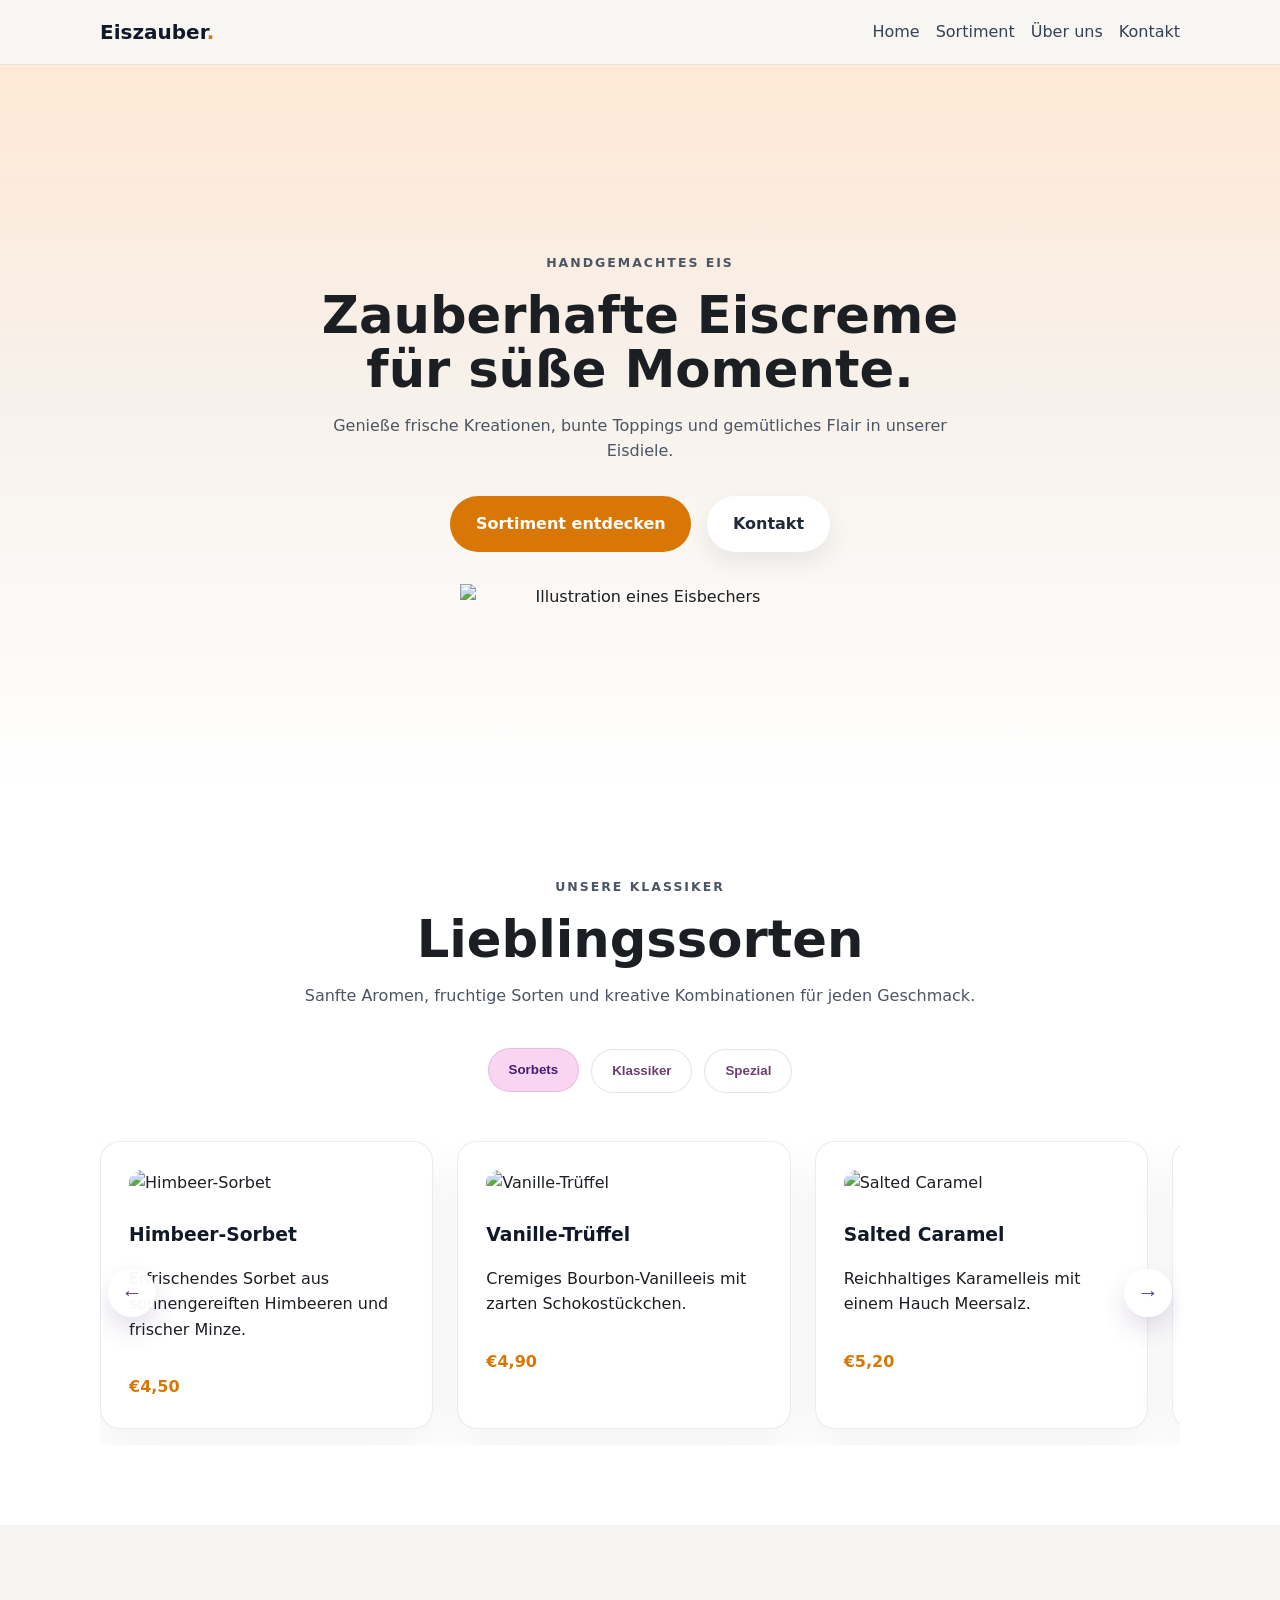
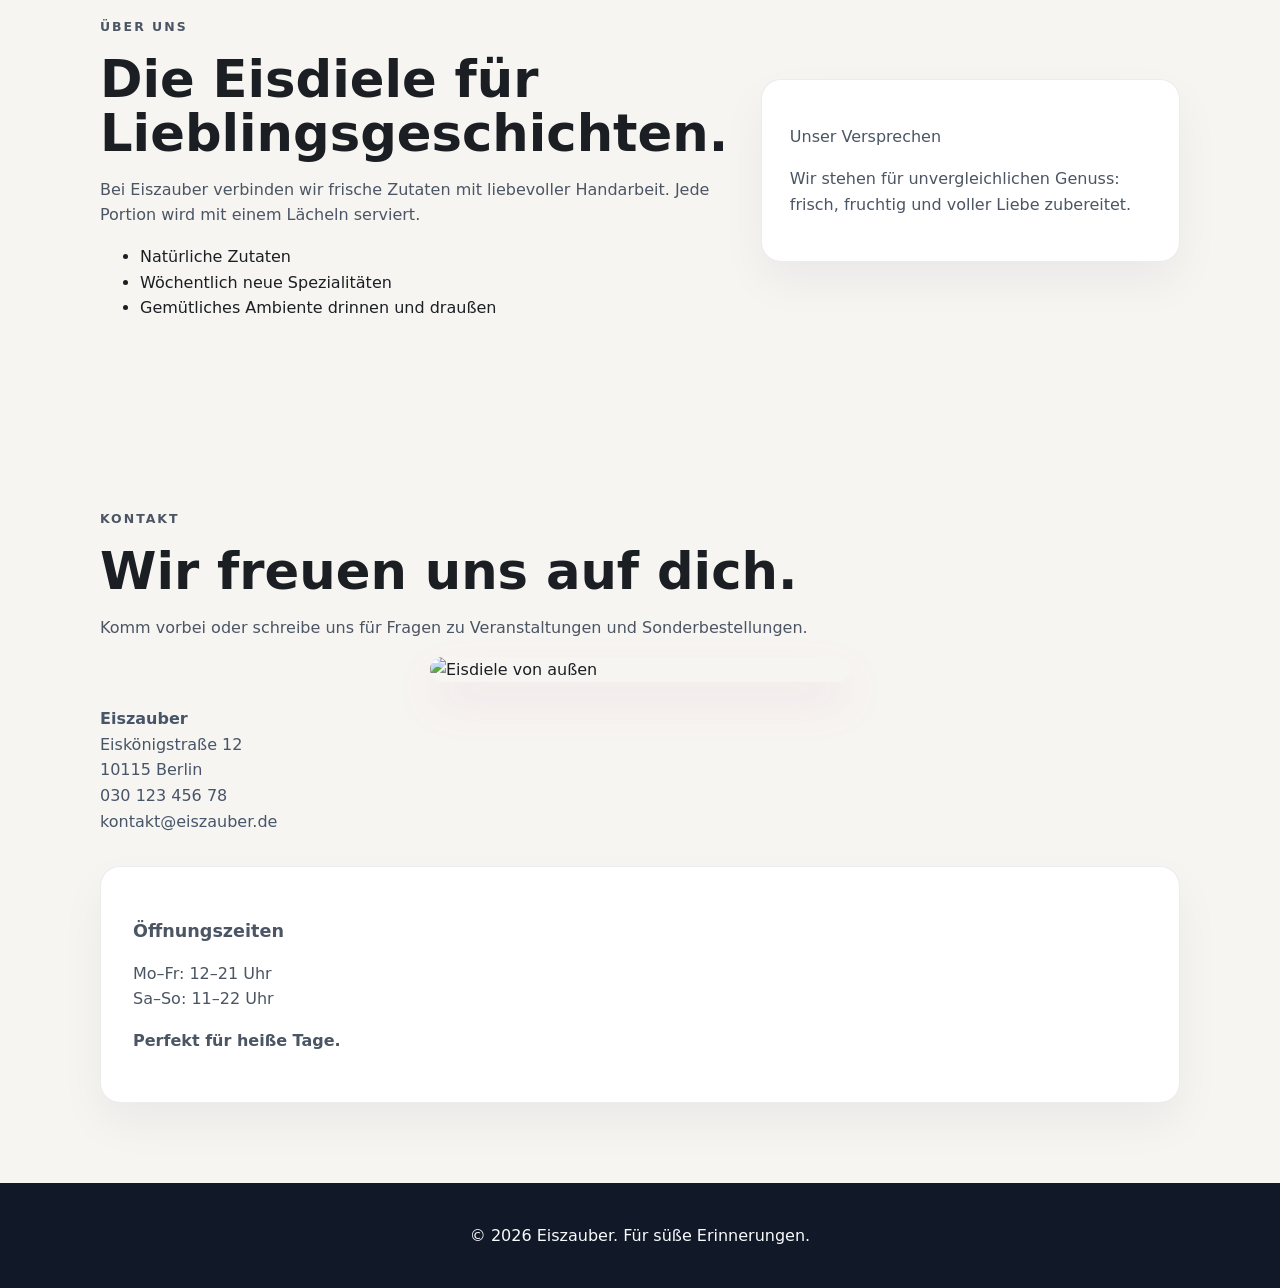
==== web/index.html @ b1963517 "Add files via upload" ====
<!DOCTYPE html>
<html lang="de">

<head>
    <meta charset="UTF-8" />
    <meta name="viewport" content="width=device-width, initial-scale=1.0" />
    <title>Eiszauber</title>
    <link rel="stylesheet" href="styles.css" />
</head>

<body>
    <header class="site-header">
        <div class="container header-inner">
            <a href="#home" class="brand">Eiszauber<span class="dot">.</span></a>
            <button class="nav-toggle" aria-label="Navigation öffnen">
                <span></span>
                <span></span>
                <span></span>
            </button>
            <nav class="site-nav">
                <a href="#home">Home</a>
                <a href="#menu">Sortiment</a>
                <a href="#about">Über uns</a>
                <a href="#contact">Kontakt</a>
            </nav>
        </div>
    </header>

    <main>
        <section id="home" class="hero-section">
            <div class="container hero-content">
                <p class="eyebrow">Handgemachtes Eis</p>
                <h1>Zauberhafte Eiscreme für süße Momente.</h1>
                <p>Genieße frische Kreationen, bunte Toppings und gemütliches Flair in unserer Eisdiele.</p>
                <div class="hero-actions">
                    <a href="#menu" class="btn btn-primary">Sortiment entdecken</a>
                    <a href="#contact" class="btn btn-secondary">Kontakt</a>
                </div>
                <div class="hero-visual">
                    <img src="images/hero-ice-cream.svg" alt="Illustration eines Eisbechers" />
                </div>
            </div>
        </section>

        <section id="menu" class="section bg-light">
            <div class="container">
                <div class="section-heading">
                    <p class="eyebrow">Unsere Klassiker</p>
                    <h2>Lieblingssorten</h2>
                    <p>Sanfte Aromen, fruchtige Sorten und kreative Kombinationen für jeden Geschmack.</p>
                    <div class="tab-group" role="tablist" aria-label="Eis-Sortiment Kategorien">
                        <button class="tab-btn active" data-category="sorbets" type="button">Sorbets</button>
                        <button class="tab-btn" data-category="klassiker" type="button">Klassiker</button>
                        <button class="tab-btn" data-category="specials" type="button">Spezial</button>
                    </div>
                </div>
                <div class="scroll-container">
                    <button class="scroll-btn scroll-btn-left" type="button" aria-label="Links scrollen">←</button>
                    <div class="card-grid scrollable" id="menuCards">
                        <article class="menu-card" data-category="sorbets">
                            <img class="menu-card-image" src="images/menu-ice-cup.svg" alt="Himbeer-Sorbet" />
                            <h3>Himbeer-Sorbet</h3>
                            <p>Erfrischendes Sorbet aus sonnengereiften Himbeeren und frischer Minze.</p>
                            <span>€4,50</span>
                        </article>
                        <article class="menu-card" data-category="klassiker">
                            <img class="menu-card-image" src="images/menu-ice-cup.svg" alt="Vanille-Trüffel" />
                            <h3>Vanille-Trüffel</h3>
                            <p>Cremiges Bourbon-Vanilleeis mit zarten Schokostückchen.</p>
                            <span>€4,90</span>
                        </article>
                        <article class="menu-card" data-category="specials">
                            <img class="menu-card-image" src="images/menu-ice-cup.svg" alt="Salted Caramel" />
                            <h3>Salted Caramel</h3>
                            <p>Reichhaltiges Karamelleis mit einem Hauch Meersalz.</p>
                            <span>€5,20</span>
                        </article>
                        <article class="menu-card" data-category="sorbets">
                            <img class="menu-card-image" src="images/menu-ice-cup.svg" alt="Zitrone-Maracuja" />
                            <h3>Zitrone-Maracuja</h3>
                            <p>Spritziges Sorbet mit sonniger Maracuja und frischer Zitrone.</p>
                            <span>€4,80</span>
                        </article>
                        <article class="menu-card" data-category="klassiker">
                            <img class="menu-card-image" src="images/menu-ice-cup.svg" alt="Schokolade Deluxe" />
                            <h3>Schokolade Deluxe</h3>
                            <p>Intensives Schokoladeneis mit Stücken dunkler Schokolade.</p>
                            <span>€5,00</span>
                        </article>
                        <article class="menu-card" data-category="specials">
                            <img class="menu-card-image" src="images/menu-ice-cup.svg" alt="Erdbeer-Crunch" />
                            <h3>Erdbeer-Crunch</h3>
                            <p>Fruchtiges Erdbeereis mit knusprigen Keksstückchen und Sahne.</p>
                            <span>€5,40</span>
                        </article>
                    </div>
                    <button class="scroll-btn scroll-btn-right" type="button" aria-label="Rechts scrollen">→</button>
                </div>
            </div>
        </section>

        <section id="about" class="section">
            <div class="container about-grid">
                <div>
                    <p class="eyebrow">Über uns</p>
                    <h2>Die Eisdiele für Lieblingsgeschichten.</h2>
                    <p>Bei Eiszauber verbinden wir frische Zutaten mit liebevoller Handarbeit. Jede Portion wird mit
                        einem Lächeln serviert.</p>
                    <ul>
                        <li>Natürliche Zutaten</li>
                        <li>Wöchentlich neue Spezialitäten</li>
                        <li>Gemütliches Ambiente drinnen und draußen</li>
                    </ul>
                </div>
                <div class="about-card">
                    <p class="about-card-title">Unser Versprechen</p>
                    <p>Wir stehen für unvergleichlichen Genuss: frisch, fruchtig und voller Liebe zubereitet.</p>
                </div>
            </div>
        </section>


        <section id="contact" class="section">
            <div class="container contact-grid">
                <div>
                    <p class="eyebrow">Kontakt</p>
                    <h2>Wir freuen uns auf dich.</h2>
                    <p>Komm vorbei oder schreibe uns für Fragen zu Veranstaltungen und Sonderbestellungen.</p>
                    <div class="contact-image-wrap">
                        <img class="contact-image" src="images/contact-shop.svg" alt="Eisdiele von außen" />
                    </div>
                    <address>
                        <strong>Eiszauber</strong><br />
                        Eiskönigstraße 12<br />
                        10115 Berlin<br />
                        <a href="tel:+493012345678">030 123 456 78</a><br />
                        <a href="mailto:kontakt@eiszauber.de">kontakt@eiszauber.de</a>
                    </address>
                </div>
                <div class="contact-card">
                    <p class="contact-card-title">Öffnungszeiten</p>
                    <p>Mo–Fr: 12–21 Uhr<br />Sa–So: 11–22 Uhr</p>
                    <p><strong>Perfekt für heiße Tage.</strong></p>
                </div>
            </div>
        </section>
    </main>

    <footer class="site-footer">
        <div class="container footer-inner">
            <p>© <span id="current-year"></span> Eiszauber. Für süße Erinnerungen.</p>
        </div>
    </footer>

    <script src="script.js"></script>
</body>

</html>
---- web/styles.css ----
:root {
    color-scheme: light;
    font-family: Inter, system-ui, -apple-system, BlinkMacSystemFont, "Segoe UI", sans-serif;
    line-height: 1.6;
    font-size: 16px;
    color: #1b1f23;
    background: #f7f5f2;
}

* {
    box-sizing: border-box;
}

body,
button,
input {
    margin: 0;
}

body {
    min-height: 100vh;
}

img {
    max-width: 100%;
    display: block;
}

.container {
    width: min(1080px, calc(100% - 2rem));
    margin: 0 auto;
}

.site-header {
    position: sticky;
    top: 0;
    z-index: 10;
    background: rgba(248, 246, 242, 0.96);
    backdrop-filter: blur(10px);
    border-bottom: 1px solid rgba(27, 31, 35, 0.08);
}

.header-inner {
    display: flex;
    align-items: center;
    justify-content: space-between;
    gap: 1rem;
    padding: 1rem 0;
}

.brand {
    font-size: 1.25rem;
    font-weight: 700;
    color: #111827;
    text-decoration: none;
}

.brand .dot {
    color: #d97706;
}

.site-nav {
    display: flex;
    flex-wrap: wrap;
    gap: 1rem;
}

.site-nav a {
    color: #374151;
    text-decoration: none;
    font-weight: 500;
}

.nav-toggle {
    display: none;
    border: 0;
    background: transparent;
    cursor: pointer;
    padding: 0.5rem;
}

.nav-toggle span {
    display: block;
    width: 1.75rem;
    height: 2px;
    background: #111827;
    margin: 4px 0;
}

.hero-section {
    min-height: 80vh;
    display: grid;
    place-items: center;
    text-align: center;
    background: linear-gradient(180deg, #ffe8d5 0%, #f7f1eb 45%, #ffffff 100%);
}

.hero-content {
    max-width: 680px;
}

.tab-group {
    display: inline-flex;
    flex-wrap: wrap;
    gap: 0.75rem;
    margin-top: 1.5rem;
}

.tab-btn {
    border: 1px solid rgba(109, 62, 111, 0.15);
    background: #ffffff;
    color: #6d3e6f;
    padding: 0.85rem 1.25rem;
    border-radius: 999px;
    cursor: pointer;
    font-weight: 700;
    transition: background-color 0.2s ease, color 0.2s ease, transform 0.2s ease;
}

.tab-btn:hover,
.tab-btn.active {
    background: #f9d5f2;
    color: #431f71;
    transform: translateY(-1px);
}

.scroll-container {
    position: relative;
    overflow: hidden;
}

.card-grid.scrollable {
    display: flex;
    overflow-x: auto;
    gap: 1.5rem;
    padding-bottom: 1rem;
    scroll-snap-type: x mandatory;
    scroll-behavior: smooth;
    padding-inline: 1rem;
}

.scroll-btn {
    position: absolute;
    top: 50%;
    transform: translateY(-50%);
    border: none;
    background: rgba(255, 255, 255, 0.96);
    color: #5b3b82;
    width: 3rem;
    height: 3rem;
    border-radius: 50%;
    box-shadow: 0 12px 24px rgba(91, 59, 130, 0.16);
    cursor: pointer;
    font-size: 1.35rem;
    display: inline-flex;
    align-items: center;
    justify-content: center;
    z-index: 2;
}

.scroll-btn:hover {
    background: #ffffff;
}

.scroll-btn-left {
    left: 0.5rem;
}

.scroll-btn-right {
    right: 0.5rem;
}

.card-grid.scrollable::-webkit-scrollbar {
    height: 0.75rem;
}

.card-grid.scrollable::-webkit-scrollbar-thumb {
    background: rgba(109, 62, 111, 0.25);
    border-radius: 999px;
}

.menu-card {
    flex: 0 0 calc((100% - 3rem) / 3);
    max-width: calc((100% - 3rem) / 3);
    scroll-snap-align: start;
}

@media (max-width: 980px) {
    .menu-card {
        flex: 0 0 calc((100% - 1.5rem) / 2);
        max-width: calc((100% - 1.5rem) / 2);
    }
}

@media (max-width: 640px) {
    .menu-card {
        flex: 0 0 100%;
        max-width: 100%;
    }
}

.hero-visual {
    margin-top: 2rem;
    display: flex;
    justify-content: center;
}

.hero-visual img {
    width: min(100%, 360px);
    display: block;
}

.eyebrow {
    text-transform: uppercase;
    letter-spacing: 0.16em;
    font-size: 0.78rem;
    font-weight: 700;
    color: #bb8b49;
    margin-bottom: 1rem;
}

.hero-section h1,
.section-heading h2,
.about-grid h2,
.reservation-info h2,
.contact-grid h2 {
    font-size: clamp(2rem, 4vw, 3.5rem);
    margin: 0;
    line-height: 1.05;
}

.hero-section p,
.section-heading p,
.about-grid p,
.contact-grid p,
.about-card p {
    color: #4b5563;
}

.hero-actions {
    display: flex;
    flex-wrap: wrap;
    justify-content: center;
    gap: 1rem;
    margin-top: 2rem;
}

.btn {
    display: inline-flex;
    align-items: center;
    justify-content: center;
    padding: 0.95rem 1.6rem;
    border-radius: 999px;
    text-decoration: none;
    font-weight: 700;
    transition: transform 0.2s ease, box-shadow 0.2s ease, background-color 0.2s ease;
}

.btn:hover {
    transform: translateY(-1px);
}

.btn-primary {
    background: #d97706;
    color: #ffffff;
}

.btn-secondary {
    background: #ffffff;
    color: #1f2937;
    box-shadow: 0 10px 25px rgba(15, 23, 42, 0.08);
}

.section {
    padding: 5rem 0;
}

.bg-light {
    background: #ffffff;
}

.section-heading {
    text-align: center;
    max-width: 720px;
    margin: 0 auto 3rem;
}

.card-grid {
    display: grid;
    gap: 1.5rem;
    grid-template-columns: repeat(auto-fit, minmax(220px, 1fr));
}

.menu-card,
.about-card,
.contact-card {
    background: #ffffff;
    border: 1px solid rgba(15, 23, 42, 0.08);
    border-radius: 1.25rem;
    padding: 1.75rem;
    box-shadow: 0 20px 45px rgba(15, 23, 42, 0.05);
}

.menu-card-image {
    width: 100%;
    border-radius: 1.25rem;
    margin-bottom: 1.5rem;
}

.menu-card h3,
.about-card-title,
.contact-card-title {
    margin-bottom: 0.85rem;
    color: #111827;
}

.menu-card span {
    display: inline-block;
    margin-top: 1rem;
    font-weight: 700;
    color: #d97706;
}

.about-grid,
.contact-grid,
.reservation-section {
    display: grid;
    gap: 2rem;
    align-items: center;
}

.about-grid {
    grid-template-columns: 1.5fr 1fr;
}

.reservation-section {
    grid-template-columns: 1.2fr 0.8fr;
}

.reservation-form {
    display: grid;
    gap: 1rem;
    padding: 2rem;
    background: #1f2937;
    color: #ffffff;
    border-radius: 1.25rem;
}

.reservation-form label {
    display: grid;
    gap: 0.5rem;
    font-weight: 600;
}

.reservation-form input {
    width: 100%;
    padding: 0.95rem 1rem;
    border: 1px solid rgba(255, 255, 255, 0.14);
    border-radius: 0.85rem;
    background: rgba(255, 255, 255, 0.08);
    color: #f9fafb;
}

.reservation-form input::placeholder {
    color: rgba(255, 255, 255, 0.7);
}

.reservation-form button {
    border: 0;
}

.contact-card {
    padding: 2rem;
}

.contact-image-wrap {
    display: flex;
    justify-content: center;
    margin-bottom: 1.5rem;
}

.contact-image {
    width: 100%;
    max-width: 420px;
    border-radius: 1.5rem;
    box-shadow: 0 20px 45px rgba(163, 86, 140, 0.1);
}

.contact-card-title {
    font-size: 1.1rem;
    font-weight: 700;
}

address,
address a {
    font-style: normal;
    color: #475569;
    text-decoration: none;
}

.site-footer {
    padding: 1.5rem 0;
    background: #111827;
    color: #f8fafc;
}

.footer-inner {
    display: flex;
    justify-content: center;
}

@media (max-width: 900px) {

    .about-grid,
    .reservation-section,
    .contact-grid {
        grid-template-columns: 1fr;
    }
}

@media (max-width: 760px) {
    .site-nav {
        position: absolute;
        inset: 70px 0 0;
        flex-direction: column;
        align-items: center;
        padding: 1.5rem 0;
        gap: 1rem;
        background: rgba(247, 245, 242, 0.98);
        border-top: 1px solid rgba(27, 31, 35, 0.08);
        transform: translateY(-100%);
        transition: transform 0.3s ease;
    }

    .site-nav.open {
        transform: translateY(0);
    }

    .nav-toggle {
        display: inline-flex;
    }

    .site-header {
        padding-inline: 1rem;
    }
}
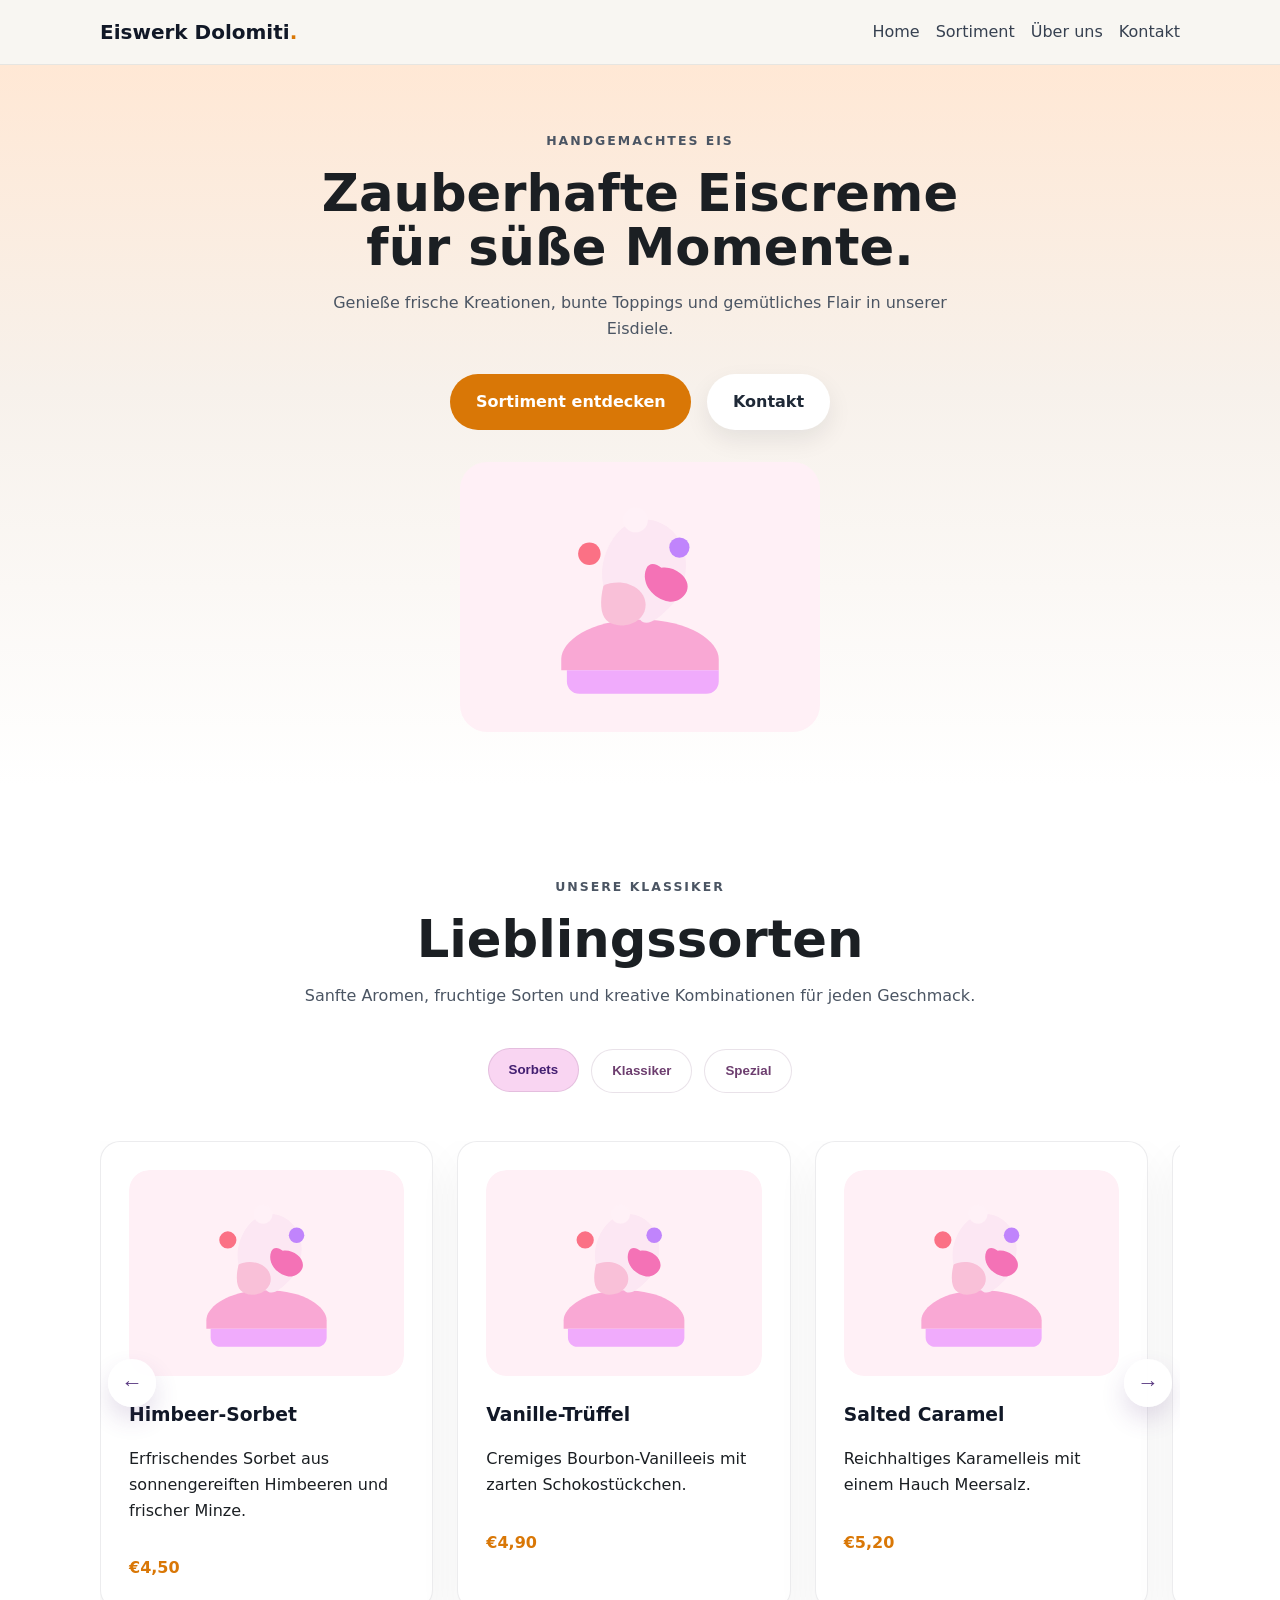
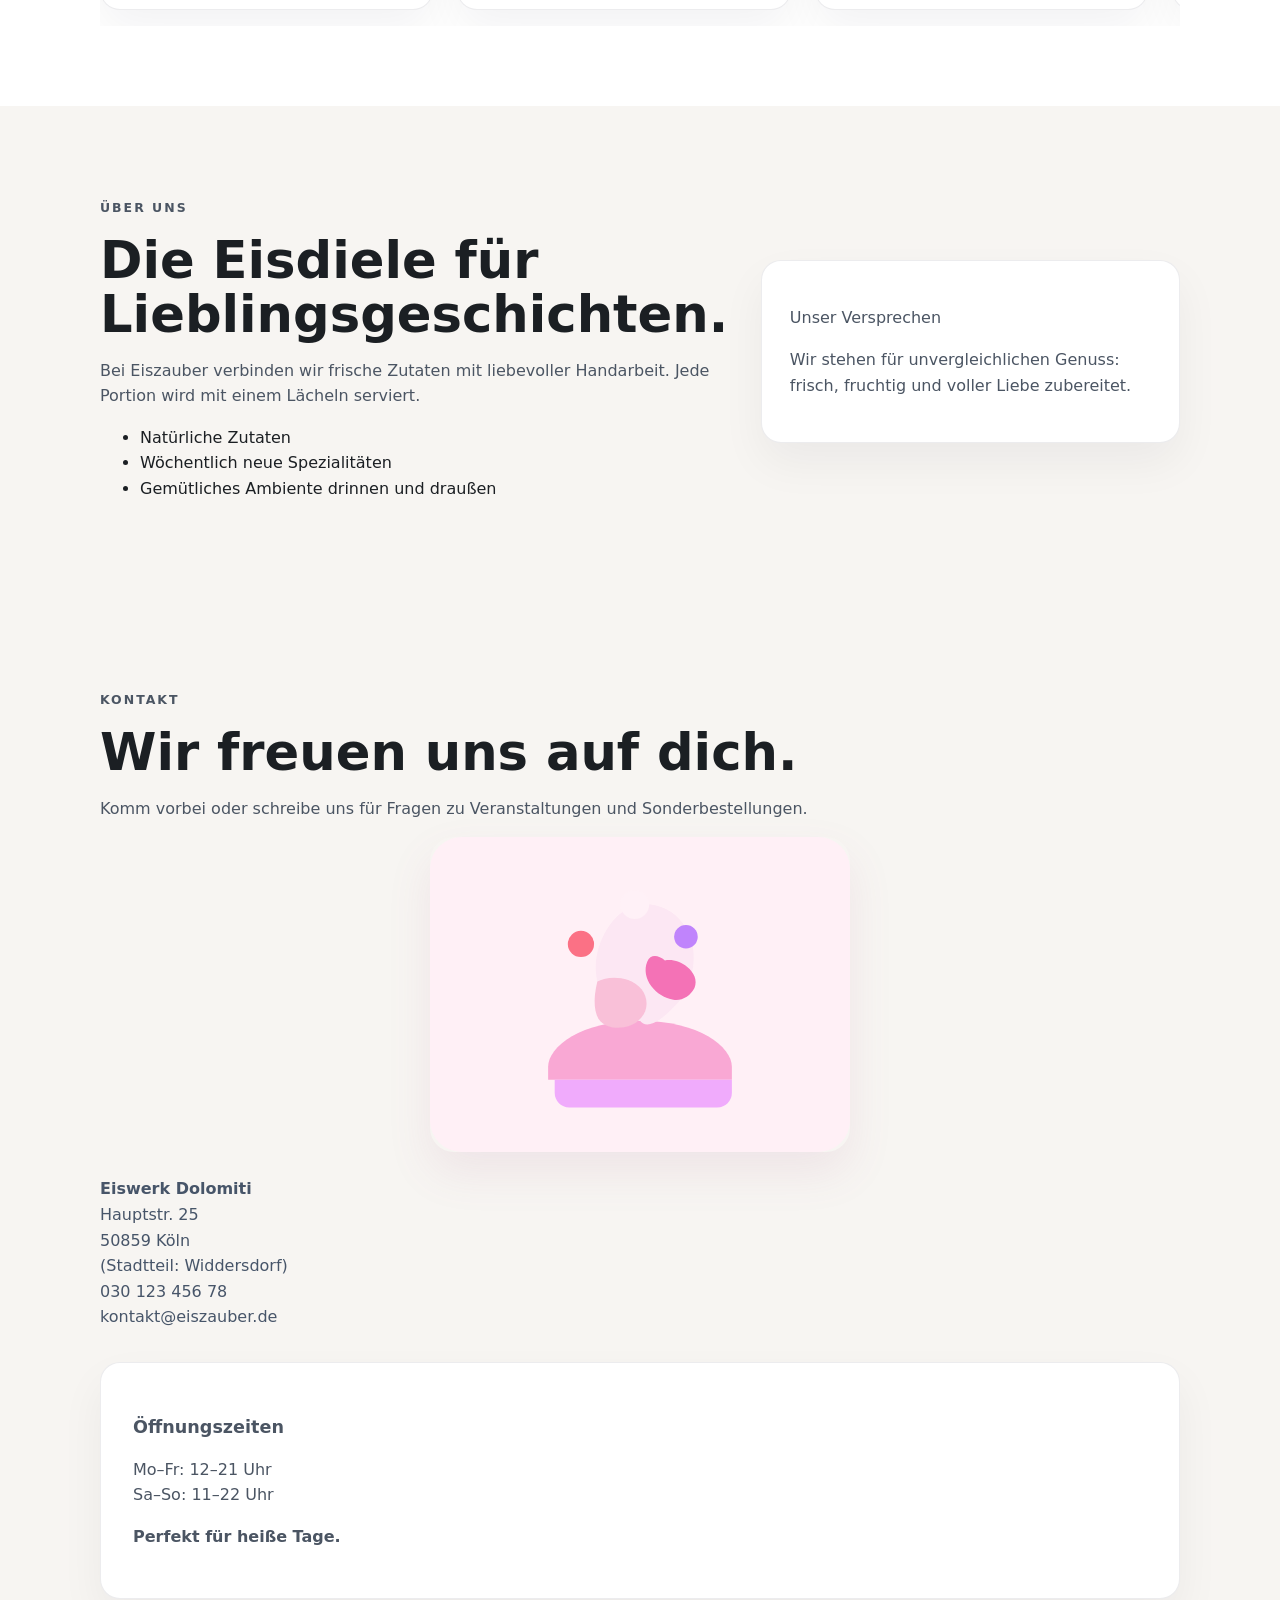
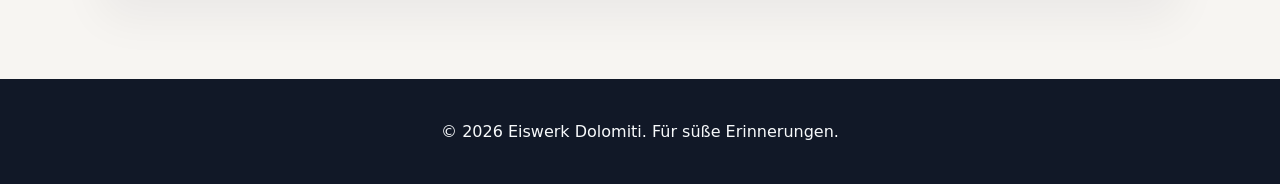
==== commit fe1c7d8f: "w" ====
--- a/web/index.html
+++ b/web/index.html
@@ -4,14 +4,14 @@
 <head>
     <meta charset="UTF-8" />
     <meta name="viewport" content="width=device-width, initial-scale=1.0" />
-    <title>Eiszauber</title>
+    <title>Eiswerk Dolomiti</title>
     <link rel="stylesheet" href="styles.css" />
 </head>
 
 <body>
     <header class="site-header">
         <div class="container header-inner">
-            <a href="#home" class="brand">Eiszauber<span class="dot">.</span></a>
+            <a href="#home" class="brand">Eiswerk Dolomiti<span class="dot">.</span></a>
             <button class="nav-toggle" aria-label="Navigation öffnen">
                 <span></span>
                 <span></span>
@@ -37,7 +37,7 @@
                     <a href="#contact" class="btn btn-secondary">Kontakt</a>
                 </div>
                 <div class="hero-visual">
-                    <img src="images/hero-ice-cream.svg" alt="Illustration eines Eisbechers" />
+                    <img src="images/menu-ice-cup.svg" alt="Illustration eines Eisbechers" />
                 </div>
             </div>
         </section>
@@ -127,12 +127,13 @@
                     <h2>Wir freuen uns auf dich.</h2>
                     <p>Komm vorbei oder schreibe uns für Fragen zu Veranstaltungen und Sonderbestellungen.</p>
                     <div class="contact-image-wrap">
-                        <img class="contact-image" src="images/contact-shop.svg" alt="Eisdiele von außen" />
+                        <img class="contact-image" src="images/menu-ice-cup.svg" alt="Eisdiele von außen" />
                     </div>
                     <address>
-                        <strong>Eiszauber</strong><br />
-                        Eiskönigstraße 12<br />
-                        10115 Berlin<br />
+                        <strong>Eiswerk Dolomiti</strong><br />
+                        Hauptstr. 25<br />
+                        50859 Köln<br />
+                        (Stadtteil: Widdersdorf)<br />
                         <a href="tel:+493012345678">030 123 456 78</a><br />
                         <a href="mailto:kontakt@eiszauber.de">kontakt@eiszauber.de</a>
                     </address>
@@ -148,7 +149,7 @@
 
     <footer class="site-footer">
         <div class="container footer-inner">
-            <p>© <span id="current-year"></span> Eiszauber. Für süße Erinnerungen.</p>
+            <p>© <span id="current-year"></span> Eiswerk Dolomiti. Für süße Erinnerungen.</p>
         </div>
     </footer>
 
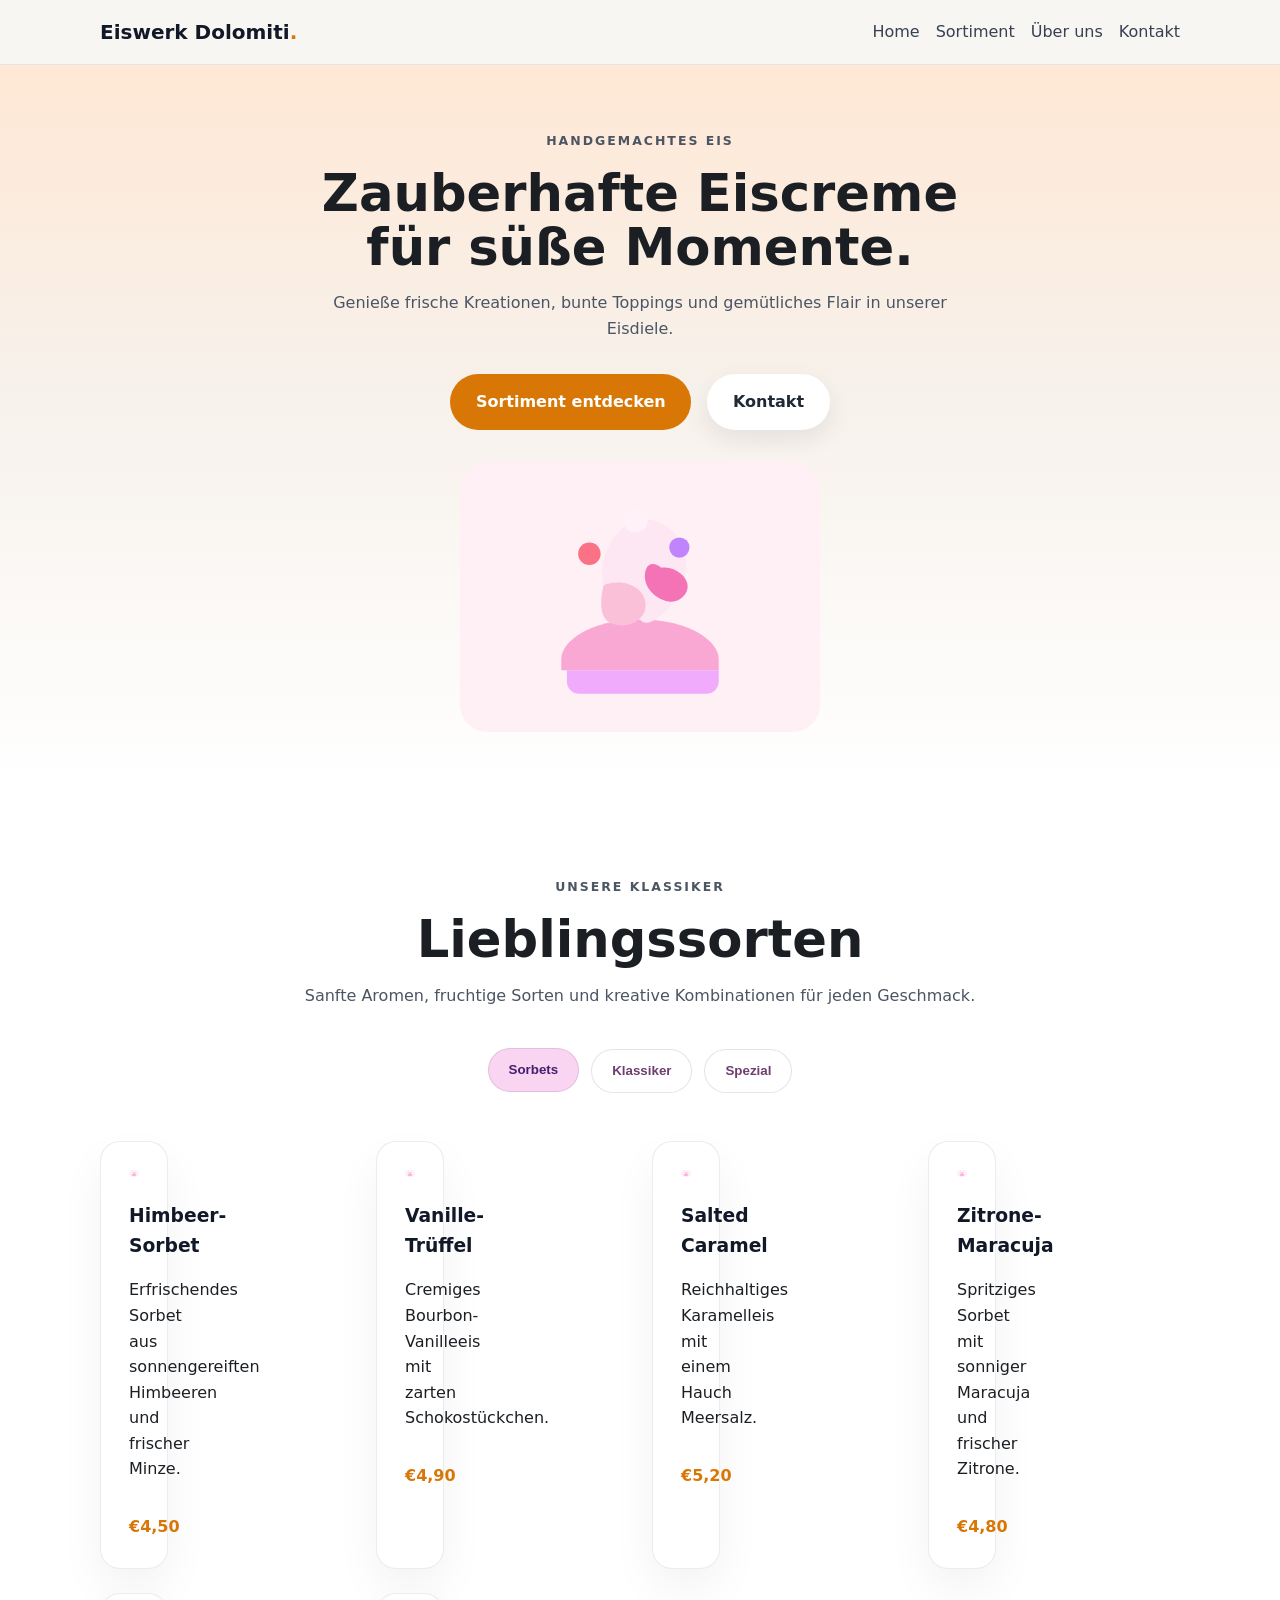
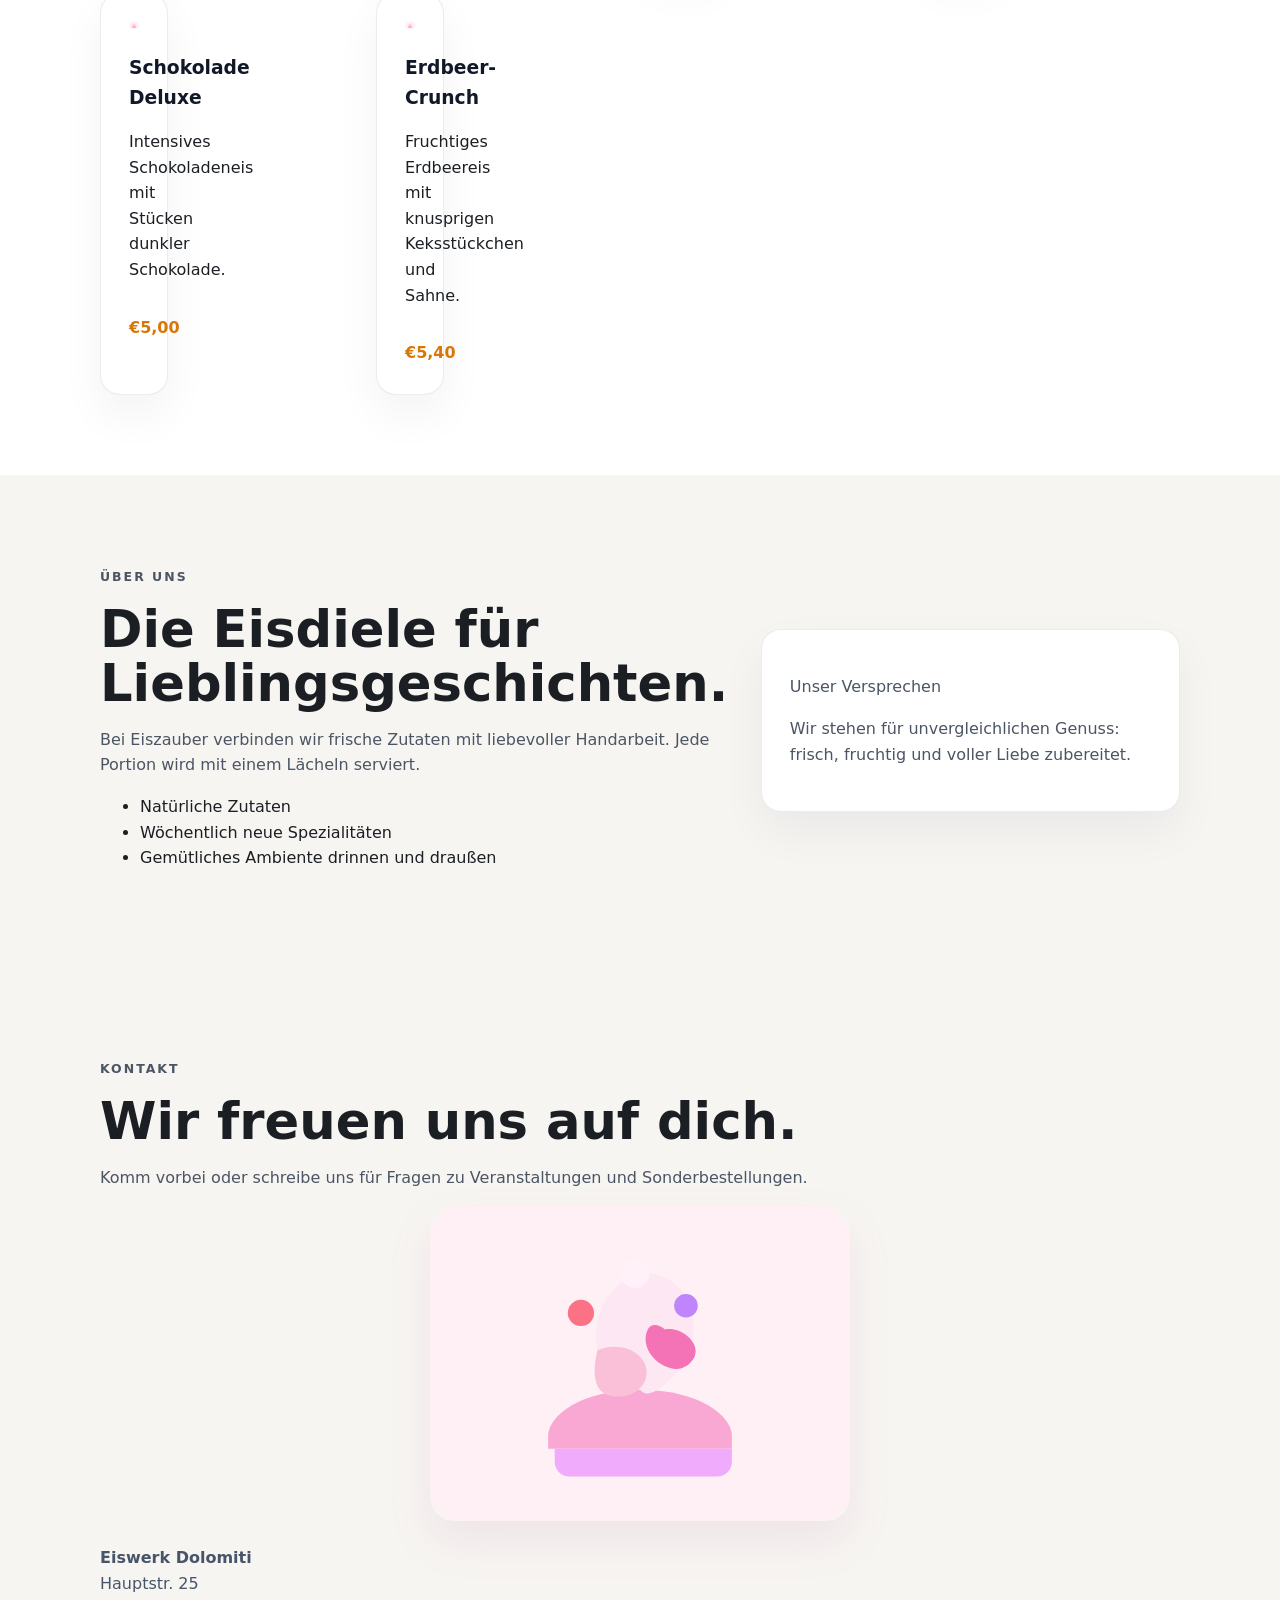
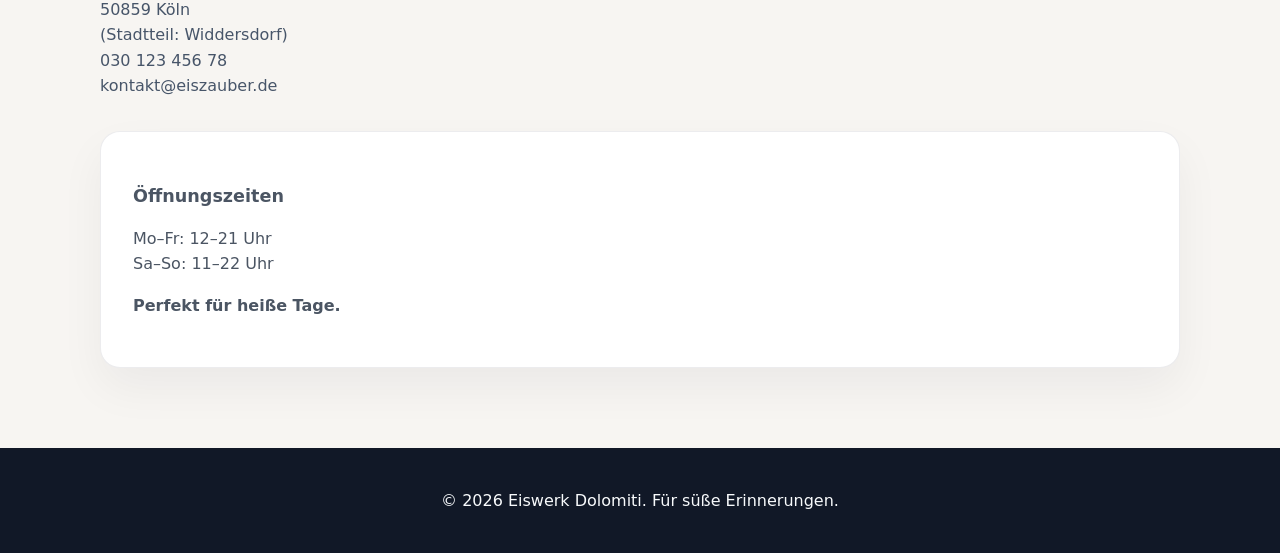
==== commit 312b606c: "Add files via upload" ====
--- a/web/index.html
+++ b/web/index.html
@@ -54,47 +54,43 @@
                         <button class="tab-btn" data-category="specials" type="button">Spezial</button>
                     </div>
                 </div>
-                <div class="scroll-container">
-                    <button class="scroll-btn scroll-btn-left" type="button" aria-label="Links scrollen">←</button>
-                    <div class="card-grid scrollable" id="menuCards">
-                        <article class="menu-card" data-category="sorbets">
-                            <img class="menu-card-image" src="images/menu-ice-cup.svg" alt="Himbeer-Sorbet" />
-                            <h3>Himbeer-Sorbet</h3>
-                            <p>Erfrischendes Sorbet aus sonnengereiften Himbeeren und frischer Minze.</p>
-                            <span>€4,50</span>
-                        </article>
-                        <article class="menu-card" data-category="klassiker">
-                            <img class="menu-card-image" src="images/menu-ice-cup.svg" alt="Vanille-Trüffel" />
-                            <h3>Vanille-Trüffel</h3>
-                            <p>Cremiges Bourbon-Vanilleeis mit zarten Schokostückchen.</p>
-                            <span>€4,90</span>
-                        </article>
-                        <article class="menu-card" data-category="specials">
-                            <img class="menu-card-image" src="images/menu-ice-cup.svg" alt="Salted Caramel" />
-                            <h3>Salted Caramel</h3>
-                            <p>Reichhaltiges Karamelleis mit einem Hauch Meersalz.</p>
-                            <span>€5,20</span>
-                        </article>
-                        <article class="menu-card" data-category="sorbets">
-                            <img class="menu-card-image" src="images/menu-ice-cup.svg" alt="Zitrone-Maracuja" />
-                            <h3>Zitrone-Maracuja</h3>
-                            <p>Spritziges Sorbet mit sonniger Maracuja und frischer Zitrone.</p>
-                            <span>€4,80</span>
-                        </article>
-                        <article class="menu-card" data-category="klassiker">
-                            <img class="menu-card-image" src="images/menu-ice-cup.svg" alt="Schokolade Deluxe" />
-                            <h3>Schokolade Deluxe</h3>
-                            <p>Intensives Schokoladeneis mit Stücken dunkler Schokolade.</p>
-                            <span>€5,00</span>
-                        </article>
-                        <article class="menu-card" data-category="specials">
-                            <img class="menu-card-image" src="images/menu-ice-cup.svg" alt="Erdbeer-Crunch" />
-                            <h3>Erdbeer-Crunch</h3>
-                            <p>Fruchtiges Erdbeereis mit knusprigen Keksstückchen und Sahne.</p>
-                            <span>€5,40</span>
-                        </article>
-                    </div>
-                    <button class="scroll-btn scroll-btn-right" type="button" aria-label="Rechts scrollen">→</button>
+                <div class="card-grid" id="menuCards">
+                    <article class="menu-card" data-category="sorbets">
+                        <img class="menu-card-image" src="images/menu-ice-cup.svg" alt="Himbeer-Sorbet" />
+                        <h3>Himbeer-Sorbet</h3>
+                        <p>Erfrischendes Sorbet aus sonnengereiften Himbeeren und frischer Minze.</p>
+                        <span>€4,50</span>
+                    </article>
+                    <article class="menu-card" data-category="klassiker">
+                        <img class="menu-card-image" src="images/menu-ice-cup.svg" alt="Vanille-Trüffel" />
+                        <h3>Vanille-Trüffel</h3>
+                        <p>Cremiges Bourbon-Vanilleeis mit zarten Schokostückchen.</p>
+                        <span>€4,90</span>
+                    </article>
+                    <article class="menu-card" data-category="specials">
+                        <img class="menu-card-image" src="images/menu-ice-cup.svg" alt="Salted Caramel" />
+                        <h3>Salted Caramel</h3>
+                        <p>Reichhaltiges Karamelleis mit einem Hauch Meersalz.</p>
+                        <span>€5,20</span>
+                    </article>
+                    <article class="menu-card" data-category="sorbets">
+                        <img class="menu-card-image" src="images/menu-ice-cup.svg" alt="Zitrone-Maracuja" />
+                        <h3>Zitrone-Maracuja</h3>
+                        <p>Spritziges Sorbet mit sonniger Maracuja und frischer Zitrone.</p>
+                        <span>€4,80</span>
+                    </article>
+                    <article class="menu-card" data-category="klassiker">
+                        <img class="menu-card-image" src="images/menu-ice-cup.svg" alt="Schokolade Deluxe" />
+                        <h3>Schokolade Deluxe</h3>
+                        <p>Intensives Schokoladeneis mit Stücken dunkler Schokolade.</p>
+                        <span>€5,00</span>
+                    </article>
+                    <article class="menu-card" data-category="specials">
+                        <img class="menu-card-image" src="images/menu-ice-cup.svg" alt="Erdbeer-Crunch" />
+                        <h3>Erdbeer-Crunch</h3>
+                        <p>Fruchtiges Erdbeereis mit knusprigen Keksstückchen und Sahne.</p>
+                        <span>€5,40</span>
+                    </article>
                 </div>
             </div>
         </section>
